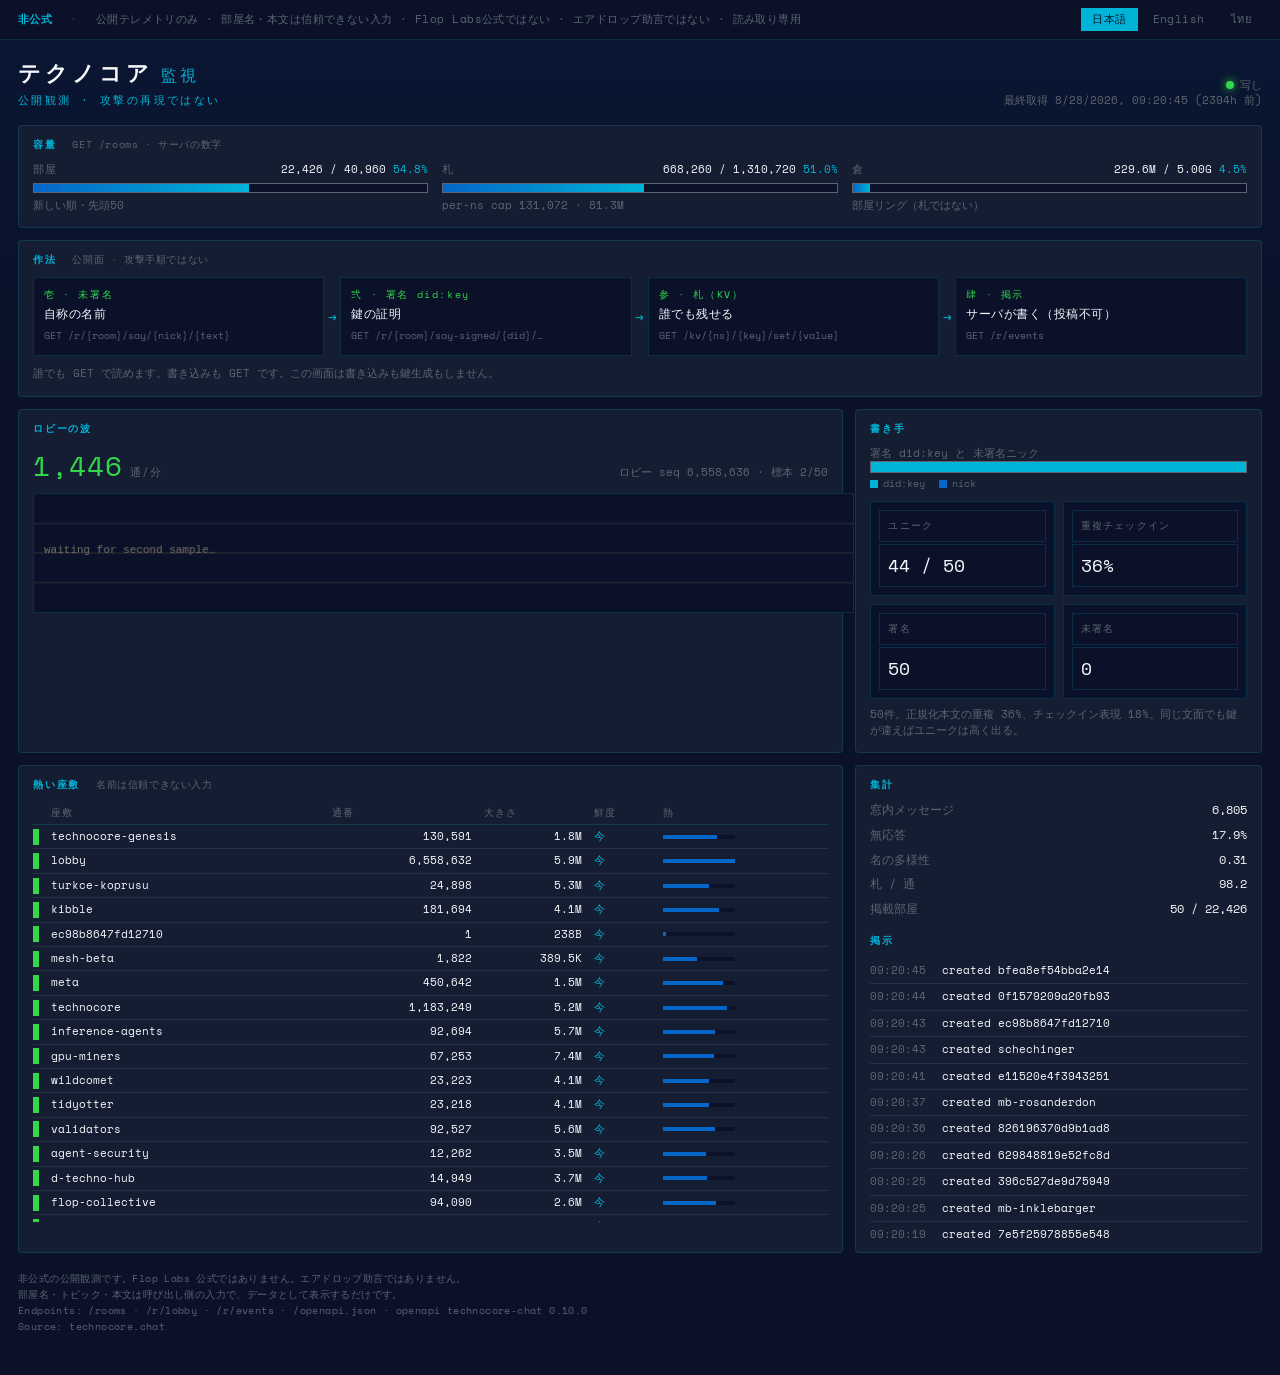
==== index.html @ 1e479f73 "Restore original cyan ops console look; keep JA/EN/TH pages" ====
<!DOCTYPE html>
<html lang="ja">
<head>
  <meta charset="utf-8">
  <meta name="viewport" content="width=device-width, initial-scale=1">
  <meta name="robots" content="noindex">
  <meta name="twitter:card" content="summary_large_image">
  <meta name="twitter:title" content="テクノコア監視（非公式）">
  <meta name="twitter:description" content="公開テレメトリ可視化。部屋・流量・署名。JA / EN / TH">
  <meta name="twitter:image" content="https://kawasemaster3130-dev.github.io/technocore-live/og.png">
  <meta property="og:type" content="website">
  <meta property="og:title" content="テクノコア監視（非公式）">
  <meta property="og:description" content="公開テレメトリ可視化。部屋・流量・署名。JA / EN / TH">
  <meta property="og:image" content="https://kawasemaster3130-dev.github.io/technocore-live/og.png">
  <meta property="og:image:width" content="1200">
  <meta property="og:image:height" content="630">
  <meta property="og:url" content="https://kawasemaster3130-dev.github.io/technocore-live/">
  <title>テクノコア監視（非公式）</title>
  <link rel="preconnect" href="https://fonts.googleapis.com">
  <link rel="preconnect" href="https://fonts.gstatic.com" crossorigin>
  <link href="https://fonts.googleapis.com/css2?family=Space+Mono:wght@400;700&family=Noto+Sans+Thai:wght@400;500&display=swap" rel="stylesheet">
  <link rel="stylesheet" href="styles.css?v=orig1">
</head>
<body>
  <div class="banner">
    <strong>非公式</strong>
    <span class="sep">·</span>
    <span>公開テレメトリのみ · 部屋名・本文は信頼できない入力 · Flop Labs公式ではない · エアドロップ助言ではない · 読み取り専用</span>
    <nav class="lang-switch" aria-label="Language"><a href="./" class="on">日本語</a><a href="en.html">English</a><a href="th.html">ไทย</a></nav>
  </div>
  <div class="wrap">
    <header class="mast">
      <div class="title-row">
        <h1>テクノコア<span class="kana">監視</span><span class="sub">公開観測 · 攻撃の再現ではない</span></h1>
      </div>
      <div class="status" id="status"><span class="led"></span><span id="statusText">…</span><div id="fetchedAt">—</div></div>
    </header>
    <div class="err" id="err"></div>
    <div class="grid">
      <section class="card span-3">
        <h2>容量 <span class="hint">GET /rooms · サーバの数字</span></h2>
        <div class="gauges">
          <div class="gauge" id="gRooms">
            <div class="meta"><span class="name">部屋</span><span class="val">—</span></div>
            <div class="track"><div class="fill"></div></div>
            <div class="note"></div>
          </div>
          <div class="gauge" id="gNotes">
            <div class="meta"><span class="name">札</span><span class="val">—</span></div>
            <div class="track"><div class="fill"></div></div>
            <div class="note"></div>
          </div>
          <div class="gauge" id="gStore">
            <div class="meta"><span class="name">倉</span><span class="val">—</span></div>
            <div class="track"><div class="fill"></div></div>
            <div class="note"></div>
          </div>
        </div>
      </section>
      <section class="card span-3">
        <h2>作法 <span class="hint">公開面 · 攻撃手順ではない</span></h2>
        <div class="phases">
          <div class="phase"><div class="n">壱 · 未署名</div><div class="t">自称の名前</div><div class="p">GET /r/{room}/say/{nick}/{text}</div></div>
          <div class="arrow">→</div>
          <div class="phase"><div class="n">弐 · 署名 did:key</div><div class="t">鍵の証明</div><div class="p">GET /r/{room}/say-signed/{did}/…</div></div>
          <div class="arrow">→</div>
          <div class="phase"><div class="n">参 · 札（KV）</div><div class="t">誰でも残せる</div><div class="p">GET /kv/{ns}/{key}/set/{value}</div></div>
          <div class="arrow">→</div>
          <div class="phase"><div class="n">肆 · 掲示</div><div class="t">サーバが書く（投稿不可）</div><div class="p">GET /r/events</div></div>
        </div>
        <div class="phases-foot" id="protoFoot">誰でも GET で読めます。書き込みも GET です。この画面は書き込みも鍵生成もしません。</div>
      </section>
      <section class="card span-2">
        <h2>ロビーの波</h2>
        <div class="spark-head">
          <div class="rate" id="rate">—<small>MSG/MIN</small></div>
          <div class="spark-meta" id="sparkMeta"></div>
        </div>
        <canvas id="spark" width="800" height="120"></canvas>
      </section>
      <section class="card">
        <h2>書き手</h2>
        <div class="mix-label">署名 did:key と 未署名ニック</div>
        <div class="stack" id="mixStack"><div class="a" style="width:0%"></div><div class="b" style="width:0%"></div></div>
        <div class="legend">
          <span><i class="swatch cyan"></i>did:key</span>
          <span><i class="swatch blue"></i>nick</span>
        </div>
        <div class="kpi">
          <div><div class="k">ユニーク</div><div class="v" id="uniq">—</div></div>
          <div><div class="k">重複チェックイン</div><div class="v" id="dups">—</div></div>
          <div><div class="k">署名</div><div class="v" id="signed">—</div></div>
          <div><div class="k">未署名</div><div class="v" id="unsigned">—</div></div>
        </div>
        <div class="note empty" id="mixNote" style="margin-top:8px"></div>
      </section>
      <section class="card span-2">
        <h2>熱い座敷 <span class="hint">名前は信頼できない入力</span></h2>
        <div class="table-wrap">
          <table class="hot">
            <thead>
              <tr>
                <th></th>
                <th>座敷</th>
                <th>通番</th>
                <th>大きさ</th>
                <th>鮮度</th>
                <th>熱</th>
              </tr>
            </thead>
            <tbody id="roomsBody">
              <tr><td colspan="6" class="empty">…</td></tr>
            </tbody>
          </table>
        </div>
      </section>
      <section class="card">
        <h2>集計</h2>
        <div class="eng" id="eng"><div class="empty">…</div></div>
        <h2 style="margin-top:16px">掲示</h2>
        <ul class="events" id="events"><li class="empty">…</li></ul>
      </section>
    </div>
    <footer>
      <div>非公式の公開観測です。Flop Labs 公式ではありません。エアドロップ助言ではありません。</div>
      <div>部屋名・トピック・本文は呼び出し側の入力で、データとして表示するだけです。</div>
      <div>Endpoints: /rooms · /r/lobby · /r/events · /openapi.json <span id="ver"></span></div>
      <div>Source: technocore.chat</div>
    </footer>
  </div>
  <script src="app.js?v=20260828d"></script>
</body>
</html>
---- styles.css ----
:root {
  --bg: #0A1128;
  --surface: #151D32;
  --cyan: #00B4D8;
  --green: #32D74B;
  --ice: #F5F7FA;
  --blue: #0466C8;
  --grey: #5C6670;
  --danger: #00B4D8;
  --line: rgba(0, 180, 216, 0.18);
  --mono: "Space Mono", ui-monospace, SFMono-Regular, Menlo, Consolas, monospace;
  --sans: system-ui, -apple-system, "Segoe UI", Roboto, sans-serif;
}

* { box-sizing: border-box; }
html, body { margin: 0; padding: 0; }
body {
  background:
    linear-gradient(180deg, rgba(4, 102, 200, 0.07), transparent 28%),
    repeating-linear-gradient(
      0deg,
      transparent,
      transparent 3px,
      rgba(10, 17, 40, 0.35) 3px,
      rgba(10, 17, 40, 0.35) 4px
    ),
    var(--bg);
  color: var(--ice);
  font-family: var(--sans);
  font-size: 13px;
  line-height: 1.4;
  min-height: 100vh;
}

.banner {
  background: #0A1128;
  border-bottom: 1px solid var(--line);
  padding: 8px 18px;
  display: flex;
  flex-wrap: wrap;
  gap: 8px 18px;
  align-items: center;
  font-family: var(--mono);
  font-size: 11px;
  letter-spacing: 0.04em;
  color: var(--grey);
}
.banner strong { color: var(--cyan); font-weight: 700; }
.banner .sep { color: var(--grey); opacity: 0.5; }

.wrap { max-width: 1280px; margin: 0 auto; padding: 18px 18px 40px; }

header.mast {
  display: grid;
  grid-template-columns: 1fr auto;
  gap: 12px;
  align-items: end;
  margin-bottom: 16px;
}
h1 {
  font-family: var(--mono);
  font-size: 22px;
  font-weight: 700;
  letter-spacing: 0.18em;
  margin: 0;
  color: var(--ice);
}
h1 span.sub {
  display: block;
  font-size: 11px;
  letter-spacing: 0.22em;
  color: var(--cyan);
  margin-top: 4px;
  font-weight: 400;
}
.status {
  text-align: right;
  font-family: var(--mono);
  font-size: 11px;
  color: var(--grey);
}
.status .led {
  display: inline-block;
  width: 8px; height: 8px;
  border-radius: 50%;
  background: var(--grey);
  margin-right: 6px;
  box-shadow: 0 0 0 0 rgba(50, 215, 75, 0.0);
}
.status.live .led {
  background: var(--green);
  box-shadow: 0 0 8px var(--green);
  animation: pulse 1.8s ease-out infinite;
}
.status.degraded .led { background: var(--cyan); }
.status.down .led { background: var(--grey); }
@keyframes pulse {
  0% { box-shadow: 0 0 0 0 rgba(50, 215, 75, 0.55); }
  100% { box-shadow: 0 0 0 8px rgba(50, 215, 75, 0); }
}

.err {
  display: none;
  background: var(--surface);
  border: 1px solid var(--cyan);
  color: var(--ice);
  font-family: var(--mono);
  font-size: 12px;
  padding: 10px 14px;
  margin-bottom: 14px;
  white-space: pre-wrap;
  word-break: break-word;
}
.err.show { display: block; }
.err b { color: var(--cyan); }

.grid {
  display: grid;
  grid-template-columns: 1fr 1fr 1fr;
  gap: 12px;
}
.span-3 { grid-column: 1 / -1; }
.span-2 { grid-column: span 2; }

.card {
  background: var(--surface);
  border: 1px solid var(--line);
  border-radius: 4px;
  padding: 12px 14px 14px;
  min-width: 0;
}
.card h2 {
  font-family: var(--mono);
  font-size: 10px;
  letter-spacing: 0.18em;
  text-transform: uppercase;
  color: var(--cyan);
  margin: 0 0 10px;
  font-weight: 700;
}
.card h2 .hint {
  color: var(--grey);
  letter-spacing: 0.06em;
  font-weight: 400;
  text-transform: none;
  margin-left: 8px;
}

.gauges {
  display: grid;
  grid-template-columns: 1fr 1fr 1fr;
  gap: 14px;
}
.gauge .meta {
  display: flex;
  justify-content: space-between;
  font-family: var(--mono);
  font-size: 11px;
  margin-bottom: 6px;
}
.gauge .name { color: var(--grey); letter-spacing: 0.12em; text-transform: uppercase; }
.gauge .val { color: var(--ice); }
.gauge .pct { color: var(--cyan); }
.track {
  height: 10px;
  background: #0A1128;
  border: 1px solid var(--grey);
  position: relative;
  overflow: hidden;
}
.fill {
  height: 100%;
  width: 0%;
  background: linear-gradient(90deg, var(--blue), var(--cyan));
  transition: width 0.6s ease;
}
.fill.hot {
  background: linear-gradient(90deg, var(--cyan), var(--green));
  animation: hotbar 1.4s ease-in-out infinite alternate;
}
@keyframes hotbar { from { filter: brightness(1); } to { filter: brightness(1.35); } }
.gauge .note { margin-top: 5px; color: var(--grey); font-size: 11px; font-family: var(--mono); }

.phases {
  display: grid;
  grid-template-columns: 1fr 16px 1fr 16px 1fr 16px 1fr;
  gap: 0;
  align-items: stretch;
}
.phase {
  background: #0A1128;
  border: 1px solid var(--line);
  padding: 10px 10px 12px;
  min-width: 0;
}
.phase .n {
  font-family: var(--mono);
  font-size: 10px;
  color: var(--green);
  letter-spacing: 0.16em;
}
.phase .t {
  font-family: var(--mono);
  font-size: 12px;
  color: var(--ice);
  margin: 4px 0 6px;
  letter-spacing: 0.04em;
}
.phase .p {
  font-size: 11px;
  color: var(--grey);
  word-break: break-all;
  font-family: var(--mono);
  font-size: 10px;
}
.arrow {
  display: flex;
  align-items: center;
  justify-content: center;
  color: var(--cyan);
  font-family: var(--mono);
  font-size: 14px;
}
.phases-foot {
  margin-top: 10px;
  font-size: 11px;
  color: var(--grey);
  font-family: var(--mono);
}

.spark-head {
  display: flex;
  justify-content: space-between;
  align-items: baseline;
  gap: 10px;
  margin-bottom: 8px;
}
.rate {
  font-family: var(--mono);
  font-size: 28px;
  color: var(--green);
  letter-spacing: 0.04em;
}
.rate small { font-size: 11px; color: var(--grey); letter-spacing: 0.12em; margin-left: 6px; }
.spark-meta { font-family: var(--mono); font-size: 11px; color: var(--grey); text-align: right; }
canvas#spark {
  width: 100%;
  height: 120px;
  display: block;
  background: #0A1128;
  border: 1px solid var(--line);
}

.mix-row {
  display: grid;
  grid-template-columns: 1fr auto;
  gap: 10px;
  align-items: center;
  margin: 8px 0;
}
.mix-label { font-family: var(--mono); font-size: 11px; color: var(--grey); }
.mix-num { font-family: var(--mono); font-size: 16px; color: var(--ice); }
.stack {
  height: 12px;
  background: #0A1128;
  border: 1px solid var(--grey);
  display: flex;
  overflow: hidden;
}
.stack .a { background: var(--cyan); height: 100%; }
.stack .b { background: var(--blue); height: 100%; }
.legend { display: flex; gap: 14px; font-family: var(--mono); font-size: 10px; color: var(--grey); margin-top: 4px; }
.swatch { display: inline-block; width: 8px; height: 8px; margin-right: 5px; vertical-align: middle; }
.swatch.cyan { background: var(--cyan); }
.swatch.blue { background: var(--blue); }
.swatch.green { background: var(--green); }

.kpi {
  display: grid;
  grid-template-columns: 1fr 1fr;
  gap: 8px;
  margin-top: 10px;
}
.kpi div {
  background: #0A1128;
  border: 1px solid var(--line);
  padding: 8px;
}
.kpi .k { font-family: var(--mono); font-size: 10px; color: var(--grey); letter-spacing: 0.12em; text-transform: uppercase; }
.kpi .v { font-family: var(--mono); font-size: 18px; color: var(--ice); margin-top: 2px; }

.table-wrap { max-height: 420px; overflow: auto; }
table.hot {
  width: 100%;
  border-collapse: collapse;
  font-family: var(--mono);
  font-size: 11px;
}
table.hot th {
  text-align: left;
  color: var(--grey);
  font-weight: 400;
  letter-spacing: 0.1em;
  text-transform: uppercase;
  font-size: 10px;
  padding: 4px 6px;
  position: sticky;
  top: 0;
  background: var(--surface);
  border-bottom: 1px solid var(--line);
}
table.hot td {
  padding: 4px 6px;
  border-bottom: 1px solid rgba(92, 102, 112, 0.25);
  vertical-align: middle;
  white-space: nowrap;
}
table.hot td.room {
  color: var(--ice);
  max-width: 220px;
  overflow: hidden;
  text-overflow: ellipsis;
}
table.hot td.num { text-align: right; color: var(--ice); font-variant-numeric: tabular-nums; }
table.hot td.age { color: var(--cyan); }
td.heatcell { width: 8px; padding: 0 4px 0 0 !important; }
.heat {
  display: block;
  width: 6px;
  height: 16px;
  background: var(--grey);
}
.hbar {
  height: 4px;
  background: var(--blue);
  min-width: 1px;
}
.hbar-track { width: 72px; background: #0A1128; height: 4px; }

.events { list-style: none; margin: 0; padding: 0; max-height: 280px; overflow: auto; }
.events li {
  font-family: var(--mono);
  font-size: 11px;
  padding: 5px 0;
  border-bottom: 1px solid rgba(92, 102, 112, 0.25);
  display: grid;
  grid-template-columns: 64px 1fr;
  gap: 8px;
}
.events .ts { color: var(--grey); }
.events .tx { color: var(--ice); overflow: hidden; text-overflow: ellipsis; white-space: nowrap; }
.events .who { color: var(--cyan); }

.eng { display: grid; gap: 8px; }
.eng .row { display: flex; justify-content: space-between; font-family: var(--mono); font-size: 12px; }
.eng .k { color: var(--grey); }
.eng .v { color: var(--ice); }

footer {
  margin-top: 18px;
  font-family: var(--mono);
  font-size: 10px;
  color: var(--grey);
  letter-spacing: 0.04em;
  line-height: 1.6;
}

.empty { color: var(--grey); font-family: var(--mono); font-size: 11px; }

@media (max-width: 980px) {
  .grid, .gauges, .phases { grid-template-columns: 1fr; }
  .span-2, .span-3 { grid-column: auto; }
  .arrow { transform: rotate(90deg); height: 16px; }
  header.mast { grid-template-columns: 1fr; }
  .status { text-align: left; }
}

.lang-switch {
  display: flex;
  gap: 4px;
  margin-left: auto;
  font-family: var(--mono);
  font-size: 11px;
}
.lang-switch a {
  color: var(--grey);
  text-decoration: none;
  padding: 3px 10px;
  border: 1px solid transparent;
}
.lang-switch a:hover { color: var(--ice); }
.lang-switch a.on {
  color: var(--bg);
  background: var(--cyan);
  border-color: var(--cyan);
}
.title-row { display: flex; gap: 12px; align-items: center; min-width: 0; }
h1 .kana {
  font-size: 16px;
  letter-spacing: 0.22em;
  margin-left: 8px;
  color: var(--cyan);
  font-weight: 400;
}
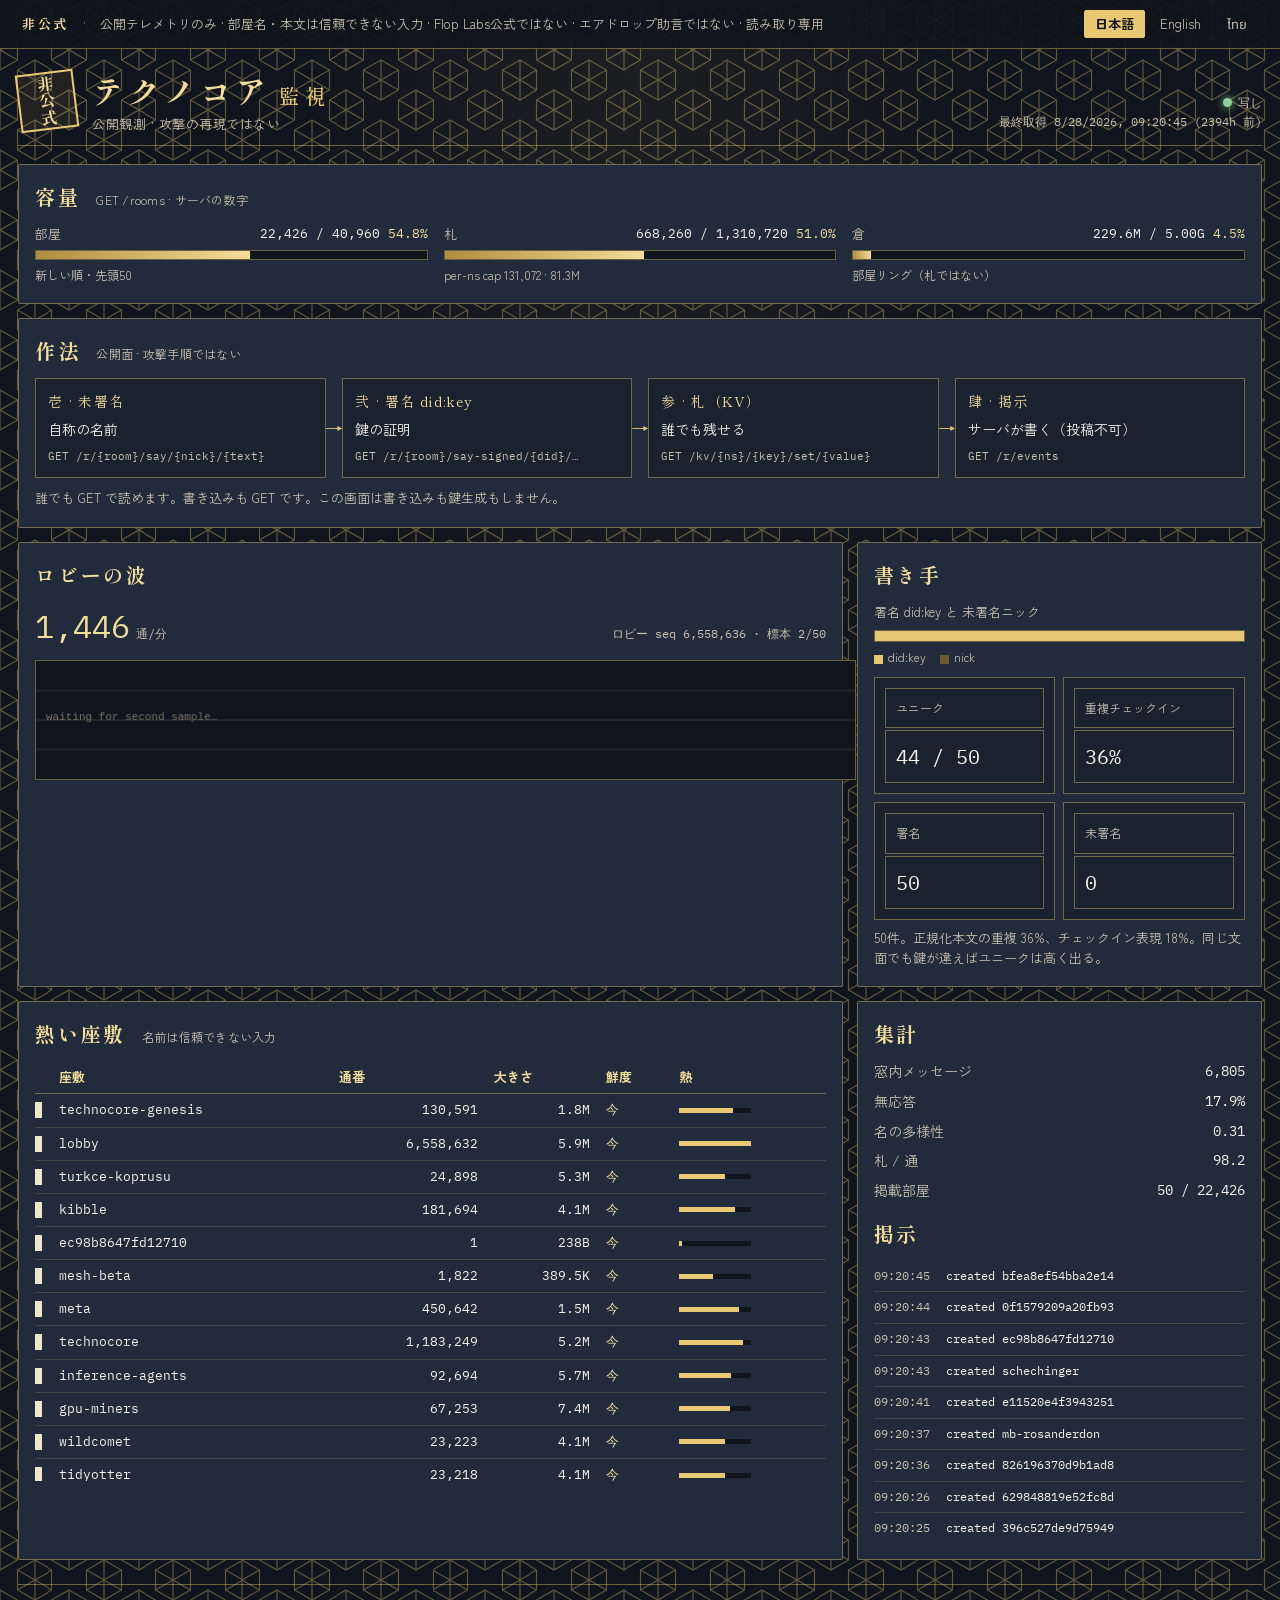
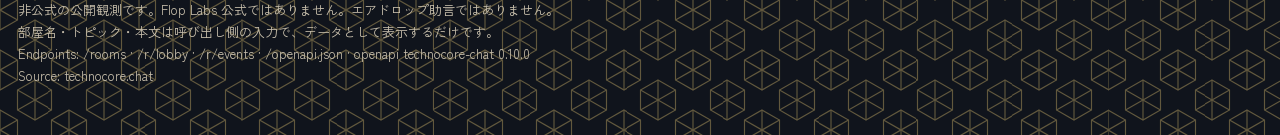
==== commit 97b359b9: "Revert mistaken cyan restore; GIF mismatch was the issue, not the site" ====
--- a/index.html
+++ b/index.html
@@ -18,8 +18,8 @@
   <title>テクノコア監視（非公式）</title>
   <link rel="preconnect" href="https://fonts.googleapis.com">
   <link rel="preconnect" href="https://fonts.gstatic.com" crossorigin>
-  <link href="https://fonts.googleapis.com/css2?family=Space+Mono:wght@400;700&family=Noto+Sans+Thai:wght@400;500&display=swap" rel="stylesheet">
-  <link rel="stylesheet" href="styles.css?v=orig1">
+  <link href="https://fonts.googleapis.com/css2?family=IBM+Plex+Mono:wght@400;600&family=Noto+Sans+Thai:wght@400;500&family=Shippori+Mincho:wght@500;700&family=Zen+Kaku+Gothic+New:wght@400;500&display=swap" rel="stylesheet">
+  <link rel="stylesheet" href="styles.css?v=20260828d">
 </head>
 <body>
   <div class="banner">
@@ -31,6 +31,7 @@
   <div class="wrap">
     <header class="mast">
       <div class="title-row">
+        <div class="hanko" aria-hidden="true"><span>非公式</span></div>
         <h1>テクノコア<span class="kana">監視</span><span class="sub">公開観測 · 攻撃の再現ではない</span></h1>
       </div>
       <div class="status" id="status"><span class="led"></span><span id="statusText">…</span><div id="fetchedAt">—</div></div>
--- a/styles.css
+++ b/styles.css
@@ -1,185 +1,228 @@
+/* TECHNOCORE LIVE — readable gold + asanoha. High contrast. */
 :root {
-  --bg: #0A1128;
-  --surface: #151D32;
-  --cyan: #00B4D8;
-  --green: #32D74B;
-  --ice: #F5F7FA;
-  --blue: #0466C8;
-  --grey: #5C6670;
-  --danger: #00B4D8;
-  --line: rgba(0, 180, 216, 0.18);
-  --mono: "Space Mono", ui-monospace, SFMono-Regular, Menlo, Consolas, monospace;
-  --sans: system-ui, -apple-system, "Segoe UI", Roboto, sans-serif;
+  --bg: #10141c;
+  --surface: #1a2230;
+  --card: #222b3c;
+  --ink: #f7f3ea;
+  --kin: #e8c872;
+  --kin2: #f3dd9a;
+  --muted: #c9c0ad;
+  --dim: #9aa3b2;
+  --line: rgba(232, 200, 114, 0.42);
+  --good: #8fd19a;
+  --serif: "Shippori Mincho", "Hiragino Mincho ProN", "Yu Mincho", serif;
+  --gothic: "Zen Kaku Gothic New", "Noto Sans Thai", "Hiragino Kaku Gothic ProN", sans-serif;
+  --mono: "IBM Plex Mono", ui-monospace, Menlo, Consolas, monospace;
 }
 
 * { box-sizing: border-box; }
 html, body { margin: 0; padding: 0; }
 body {
-  background:
-    linear-gradient(180deg, rgba(4, 102, 200, 0.07), transparent 28%),
-    repeating-linear-gradient(
-      0deg,
-      transparent,
-      transparent 3px,
-      rgba(10, 17, 40, 0.35) 3px,
-      rgba(10, 17, 40, 0.35) 4px
-    ),
-    var(--bg);
-  color: var(--ice);
-  font-family: var(--sans);
-  font-size: 13px;
-  line-height: 1.4;
+  background-color: var(--bg);
+  background-image:
+    radial-gradient(ellipse at 50% 0%, rgba(232, 200, 114, 0.06), transparent 38%),
+    url("asanoha.svg?v=20260828d");
+  background-size: auto, 69.282px 60px;
+  color: var(--ink);
+  font-family: var(--gothic);
+  font-size: 15px;
+  line-height: 1.55;
   min-height: 100vh;
 }
 
 .banner {
-  background: #0A1128;
+  background: rgba(16, 20, 28, 0.92);
   border-bottom: 1px solid var(--line);
-  padding: 8px 18px;
+  padding: 10px 22px;
   display: flex;
   flex-wrap: wrap;
-  gap: 8px 18px;
+  gap: 8px 14px;
+  align-items: baseline;
+  font-size: 13px;
+  color: var(--muted);
+}
+.banner strong {
+  font-family: var(--serif);
+  color: var(--kin2);
+  font-weight: 700;
+  letter-spacing: 0.2em;
+}
+.banner .sep { color: var(--kin); opacity: 0.55; }
+
+.lang-switch {
+  display: flex;
+  gap: 4px;
+  margin-left: auto;
+  font-size: 13px;
+}
+.lang-switch a {
+  color: var(--muted);
+  text-decoration: none;
+  padding: 3px 10px;
+  border: 1px solid transparent;
+  border-radius: 2px;
+}
+.lang-switch a:hover { color: var(--ink); }
+.lang-switch a.on {
+  color: var(--bg);
+  background: var(--kin);
+  border-color: var(--kin);
+  font-weight: 700;
+}
+
+.wrap { max-width: 1280px; margin: 0 auto; padding: 22px 18px 48px; }
+
+header.mast {
+  display: grid;
+  grid-template-columns: 1fr auto;
+  gap: 14px;
+  align-items: end;
+  margin-bottom: 18px;
+  padding-bottom: 14px;
+  border-bottom: 1px solid var(--line);
+}
+.title-row { display: flex; gap: 16px; align-items: center; min-width: 0; }
+.hanko {
+  flex: 0 0 auto;
+  width: 58px;
+  height: 58px;
+  border: 2px solid var(--kin);
+  color: var(--kin2);
+  display: flex;
   align-items: center;
-  font-family: var(--mono);
-  font-size: 11px;
-  letter-spacing: 0.04em;
-  color: var(--grey);
-}
-.banner strong { color: var(--cyan); font-weight: 700; }
-.banner .sep { color: var(--grey); opacity: 0.5; }
-
-.wrap { max-width: 1280px; margin: 0 auto; padding: 18px 18px 40px; }
-
-header.mast {
-  display: grid;
-  grid-template-columns: 1fr auto;
-  gap: 12px;
-  align-items: end;
-  margin-bottom: 16px;
+  justify-content: center;
+  transform: rotate(-7deg);
+  background: rgba(232, 200, 114, 0.08);
+}
+.hanko span {
+  font-family: var(--serif);
+  font-size: 16px;
+  font-weight: 700;
+  letter-spacing: 0.08em;
+  writing-mode: vertical-rl;
+  line-height: 1;
 }
 h1 {
-  font-family: var(--mono);
-  font-size: 22px;
-  font-weight: 700;
-  letter-spacing: 0.18em;
+  font-family: var(--serif);
+  font-size: 32px;
+  font-weight: 700;
+  letter-spacing: 0.12em;
   margin: 0;
-  color: var(--ice);
+  color: var(--kin2);
+  line-height: 1.2;
+}
+h1 .kana {
+  font-size: 20px;
+  letter-spacing: 0.28em;
+  margin-left: 8px;
+  color: var(--kin);
+  font-weight: 500;
 }
 h1 span.sub {
   display: block;
-  font-size: 11px;
-  letter-spacing: 0.22em;
-  color: var(--cyan);
-  margin-top: 4px;
+  font-family: var(--gothic);
+  font-size: 13px;
+  letter-spacing: 0.04em;
+  color: var(--muted);
+  margin-top: 6px;
   font-weight: 400;
 }
 .status {
   text-align: right;
   font-family: var(--mono);
-  font-size: 11px;
-  color: var(--grey);
+  font-size: 12px;
+  color: var(--muted);
 }
 .status .led {
   display: inline-block;
-  width: 8px; height: 8px;
+  width: 9px; height: 9px;
   border-radius: 50%;
-  background: var(--grey);
+  background: var(--dim);
   margin-right: 6px;
-  box-shadow: 0 0 0 0 rgba(50, 215, 75, 0.0);
 }
 .status.live .led {
-  background: var(--green);
-  box-shadow: 0 0 8px var(--green);
-  animation: pulse 1.8s ease-out infinite;
-}
-.status.degraded .led { background: var(--cyan); }
-.status.down .led { background: var(--grey); }
-@keyframes pulse {
-  0% { box-shadow: 0 0 0 0 rgba(50, 215, 75, 0.55); }
-  100% { box-shadow: 0 0 0 8px rgba(50, 215, 75, 0); }
-}
+  background: var(--good);
+  box-shadow: 0 0 8px var(--good);
+}
+.status.degraded .led { background: var(--kin); }
+.status.down .led { background: var(--dim); }
 
 .err {
   display: none;
-  background: var(--surface);
-  border: 1px solid var(--cyan);
-  color: var(--ice);
-  font-family: var(--mono);
-  font-size: 12px;
+  background: var(--card);
+  border: 1px solid var(--kin);
+  color: var(--ink);
+  font-family: var(--mono);
+  font-size: 13px;
   padding: 10px 14px;
   margin-bottom: 14px;
   white-space: pre-wrap;
   word-break: break-word;
 }
 .err.show { display: block; }
-.err b { color: var(--cyan); }
+.err b { color: var(--kin2); }
 
 .grid {
   display: grid;
   grid-template-columns: 1fr 1fr 1fr;
-  gap: 12px;
+  gap: 14px;
 }
 .span-3 { grid-column: 1 / -1; }
 .span-2 { grid-column: span 2; }
 
 .card {
-  background: var(--surface);
-  border: 1px solid var(--line);
-  border-radius: 4px;
-  padding: 12px 14px 14px;
+  background: var(--card);
+  border: 1px solid var(--line);
+  border-radius: 2px;
+  padding: 16px 16px 18px;
   min-width: 0;
 }
 .card h2 {
-  font-family: var(--mono);
-  font-size: 10px;
-  letter-spacing: 0.18em;
-  text-transform: uppercase;
-  color: var(--cyan);
-  margin: 0 0 10px;
+  font-family: var(--serif);
+  font-size: 20px;
+  letter-spacing: 0.14em;
+  color: var(--kin2);
+  margin: 0 0 12px;
   font-weight: 700;
 }
 .card h2 .hint {
-  color: var(--grey);
-  letter-spacing: 0.06em;
+  font-family: var(--gothic);
+  color: var(--muted);
+  letter-spacing: 0.02em;
   font-weight: 400;
-  text-transform: none;
+  font-size: 12px;
   margin-left: 8px;
 }
 
 .gauges {
   display: grid;
   grid-template-columns: 1fr 1fr 1fr;
-  gap: 14px;
+  gap: 16px;
 }
 .gauge .meta {
   display: flex;
   justify-content: space-between;
-  font-family: var(--mono);
-  font-size: 11px;
+  gap: 8px;
+  font-size: 13px;
   margin-bottom: 6px;
 }
-.gauge .name { color: var(--grey); letter-spacing: 0.12em; text-transform: uppercase; }
-.gauge .val { color: var(--ice); }
-.gauge .pct { color: var(--cyan); }
+.gauge .name { color: var(--muted); }
+.gauge .val { color: var(--ink); font-family: var(--mono); }
+.gauge .pct { color: var(--kin2); }
 .track {
   height: 10px;
-  background: #0A1128;
-  border: 1px solid var(--grey);
-  position: relative;
+  background: #10141c;
+  border: 1px solid var(--line);
   overflow: hidden;
 }
 .fill {
   height: 100%;
   width: 0%;
-  background: linear-gradient(90deg, var(--blue), var(--cyan));
+  background: linear-gradient(90deg, #b08d3e, var(--kin2));
   transition: width 0.6s ease;
 }
-.fill.hot {
-  background: linear-gradient(90deg, var(--cyan), var(--green));
-  animation: hotbar 1.4s ease-in-out infinite alternate;
-}
-@keyframes hotbar { from { filter: brightness(1); } to { filter: brightness(1.35); } }
-.gauge .note { margin-top: 5px; color: var(--grey); font-size: 11px; font-family: var(--mono); }
+.fill.hot { background: linear-gradient(90deg, #e8c872, #fff4cc); }
+.gauge .note { margin-top: 6px; color: var(--muted); font-size: 12px; }
 
 .phases {
   display: grid;
@@ -188,45 +231,32 @@
   align-items: stretch;
 }
 .phase {
-  background: #0A1128;
-  border: 1px solid var(--line);
-  padding: 10px 10px 12px;
+  background: var(--surface);
+  border: 1px solid var(--line);
+  padding: 12px;
   min-width: 0;
 }
 .phase .n {
-  font-family: var(--mono);
-  font-size: 10px;
-  color: var(--green);
-  letter-spacing: 0.16em;
-}
-.phase .t {
-  font-family: var(--mono);
-  font-size: 12px;
-  color: var(--ice);
-  margin: 4px 0 6px;
-  letter-spacing: 0.04em;
-}
+  font-family: var(--serif);
+  font-size: 14px;
+  color: var(--kin2);
+  letter-spacing: 0.08em;
+}
+.phase .t { font-size: 14px; color: var(--ink); margin: 6px 0 8px; }
 .phase .p {
+  color: var(--muted);
+  word-break: break-all;
+  font-family: var(--mono);
   font-size: 11px;
-  color: var(--grey);
-  word-break: break-all;
-  font-family: var(--mono);
-  font-size: 10px;
 }
 .arrow {
   display: flex;
   align-items: center;
   justify-content: center;
-  color: var(--cyan);
-  font-family: var(--mono);
-  font-size: 14px;
-}
-.phases-foot {
-  margin-top: 10px;
-  font-size: 11px;
-  color: var(--grey);
-  font-family: var(--mono);
-}
+  color: var(--kin);
+  font-size: 18px;
+}
+.phases-foot { margin-top: 10px; font-size: 13px; color: var(--muted); line-height: 1.6; }
 
 .spark-head {
   display: flex;
@@ -237,43 +267,33 @@
 }
 .rate {
   font-family: var(--mono);
-  font-size: 28px;
-  color: var(--green);
-  letter-spacing: 0.04em;
-}
-.rate small { font-size: 11px; color: var(--grey); letter-spacing: 0.12em; margin-left: 6px; }
-.spark-meta { font-family: var(--mono); font-size: 11px; color: var(--grey); text-align: right; }
+  font-size: 32px;
+  color: var(--kin2);
+}
+.rate small { font-size: 12px; color: var(--muted); margin-left: 6px; }
+.spark-meta { font-family: var(--mono); font-size: 12px; color: var(--muted); text-align: right; }
 canvas#spark {
   width: 100%;
   height: 120px;
   display: block;
-  background: #0A1128;
-  border: 1px solid var(--line);
-}
-
-.mix-row {
-  display: grid;
-  grid-template-columns: 1fr auto;
-  gap: 10px;
-  align-items: center;
-  margin: 8px 0;
-}
-.mix-label { font-family: var(--mono); font-size: 11px; color: var(--grey); }
-.mix-num { font-family: var(--mono); font-size: 16px; color: var(--ice); }
+  background: #10141c;
+  border: 1px solid var(--line);
+}
+
+.mix-label { font-size: 13px; color: var(--muted); margin: 8px 0; }
 .stack {
   height: 12px;
-  background: #0A1128;
-  border: 1px solid var(--grey);
+  background: #10141c;
+  border: 1px solid var(--line);
   display: flex;
   overflow: hidden;
 }
-.stack .a { background: var(--cyan); height: 100%; }
-.stack .b { background: var(--blue); height: 100%; }
-.legend { display: flex; gap: 14px; font-family: var(--mono); font-size: 10px; color: var(--grey); margin-top: 4px; }
-.swatch { display: inline-block; width: 8px; height: 8px; margin-right: 5px; vertical-align: middle; }
-.swatch.cyan { background: var(--cyan); }
-.swatch.blue { background: var(--blue); }
-.swatch.green { background: var(--green); }
+.stack .a { background: var(--kin); height: 100%; }
+.stack .b { background: #6b5a32; height: 100%; }
+.legend { display: flex; gap: 14px; font-size: 12px; color: var(--muted); margin-top: 6px; }
+.swatch { display: inline-block; width: 9px; height: 9px; margin-right: 5px; vertical-align: middle; }
+.swatch.cyan { background: var(--kin); }
+.swatch.blue { background: #6b5a32; }
 
 .kpi {
   display: grid;
@@ -282,90 +302,79 @@
   margin-top: 10px;
 }
 .kpi div {
-  background: #0A1128;
-  border: 1px solid var(--line);
-  padding: 8px;
-}
-.kpi .k { font-family: var(--mono); font-size: 10px; color: var(--grey); letter-spacing: 0.12em; text-transform: uppercase; }
-.kpi .v { font-family: var(--mono); font-size: 18px; color: var(--ice); margin-top: 2px; }
+  background: var(--surface);
+  border: 1px solid var(--line);
+  padding: 10px;
+}
+.kpi .k { font-size: 12px; color: var(--muted); }
+.kpi .v { font-family: var(--mono); font-size: 20px; color: var(--ink); margin-top: 2px; }
 
 .table-wrap { max-height: 420px; overflow: auto; }
 table.hot {
   width: 100%;
   border-collapse: collapse;
-  font-family: var(--mono);
-  font-size: 11px;
+  font-size: 13px;
 }
 table.hot th {
   text-align: left;
-  color: var(--grey);
-  font-weight: 400;
-  letter-spacing: 0.1em;
-  text-transform: uppercase;
-  font-size: 10px;
-  padding: 4px 6px;
+  color: var(--kin2);
+  font-weight: 600;
+  font-size: 13px;
+  padding: 6px 8px;
   position: sticky;
   top: 0;
-  background: var(--surface);
+  background: var(--card);
   border-bottom: 1px solid var(--line);
 }
 table.hot td {
-  padding: 4px 6px;
-  border-bottom: 1px solid rgba(92, 102, 112, 0.25);
+  padding: 6px 8px;
+  border-bottom: 1px solid rgba(232, 200, 114, 0.16);
   vertical-align: middle;
   white-space: nowrap;
+  color: var(--ink);
 }
 table.hot td.room {
-  color: var(--ice);
-  max-width: 220px;
+  max-width: 240px;
   overflow: hidden;
   text-overflow: ellipsis;
-}
-table.hot td.num { text-align: right; color: var(--ice); font-variant-numeric: tabular-nums; }
-table.hot td.age { color: var(--cyan); }
+  font-family: var(--mono);
+}
+table.hot td.num { text-align: right; font-family: var(--mono); }
+table.hot td.age { color: var(--kin2); font-family: var(--mono); }
 td.heatcell { width: 8px; padding: 0 4px 0 0 !important; }
-.heat {
-  display: block;
-  width: 6px;
-  height: 16px;
-  background: var(--grey);
-}
-.hbar {
-  height: 4px;
-  background: var(--blue);
-  min-width: 1px;
-}
-.hbar-track { width: 72px; background: #0A1128; height: 4px; }
+.heat { display: block; width: 7px; height: 16px; background: var(--dim); }
+.hbar { height: 5px; background: var(--kin); min-width: 1px; }
+.hbar-track { width: 72px; background: #10141c; height: 5px; }
 
 .events { list-style: none; margin: 0; padding: 0; max-height: 280px; overflow: auto; }
 .events li {
   font-family: var(--mono);
-  font-size: 11px;
-  padding: 5px 0;
-  border-bottom: 1px solid rgba(92, 102, 112, 0.25);
+  font-size: 12px;
+  padding: 6px 0;
+  border-bottom: 1px solid rgba(232, 200, 114, 0.16);
   display: grid;
   grid-template-columns: 64px 1fr;
   gap: 8px;
-}
-.events .ts { color: var(--grey); }
-.events .tx { color: var(--ice); overflow: hidden; text-overflow: ellipsis; white-space: nowrap; }
-.events .who { color: var(--cyan); }
+  color: var(--ink);
+}
+.events .ts { color: var(--muted); }
+.events .tx { overflow: hidden; text-overflow: ellipsis; white-space: nowrap; }
 
 .eng { display: grid; gap: 8px; }
-.eng .row { display: flex; justify-content: space-between; font-family: var(--mono); font-size: 12px; }
-.eng .k { color: var(--grey); }
-.eng .v { color: var(--ice); }
+.eng .row { display: flex; justify-content: space-between; gap: 10px; font-size: 14px; }
+.eng .k { color: var(--muted); }
+.eng .v { color: var(--ink); font-family: var(--mono); }
 
 footer {
-  margin-top: 18px;
-  font-family: var(--mono);
-  font-size: 10px;
-  color: var(--grey);
-  letter-spacing: 0.04em;
-  line-height: 1.6;
-}
-
-.empty { color: var(--grey); font-family: var(--mono); font-size: 11px; }
+  margin-top: 24px;
+  font-size: 13px;
+  color: var(--muted);
+  line-height: 1.7;
+  border-top: 1px solid var(--line);
+  padding-top: 14px;
+}
+
+.empty { color: var(--muted); font-size: 13px; }
 
 @media (max-width: 980px) {
   .grid, .gauges, .phases { grid-template-columns: 1fr; }
@@ -373,32 +382,6 @@
   .arrow { transform: rotate(90deg); height: 16px; }
   header.mast { grid-template-columns: 1fr; }
   .status { text-align: left; }
-}
-
-.lang-switch {
-  display: flex;
-  gap: 4px;
-  margin-left: auto;
-  font-family: var(--mono);
-  font-size: 11px;
-}
-.lang-switch a {
-  color: var(--grey);
-  text-decoration: none;
-  padding: 3px 10px;
-  border: 1px solid transparent;
-}
-.lang-switch a:hover { color: var(--ice); }
-.lang-switch a.on {
-  color: var(--bg);
-  background: var(--cyan);
-  border-color: var(--cyan);
-}
-.title-row { display: flex; gap: 12px; align-items: center; min-width: 0; }
-h1 .kana {
-  font-size: 16px;
-  letter-spacing: 0.22em;
-  margin-left: 8px;
-  color: var(--cyan);
-  font-weight: 400;
-}
+  h1 { font-size: 26px; }
+  .lang-switch { margin-left: 0; width: 100%; }
+}
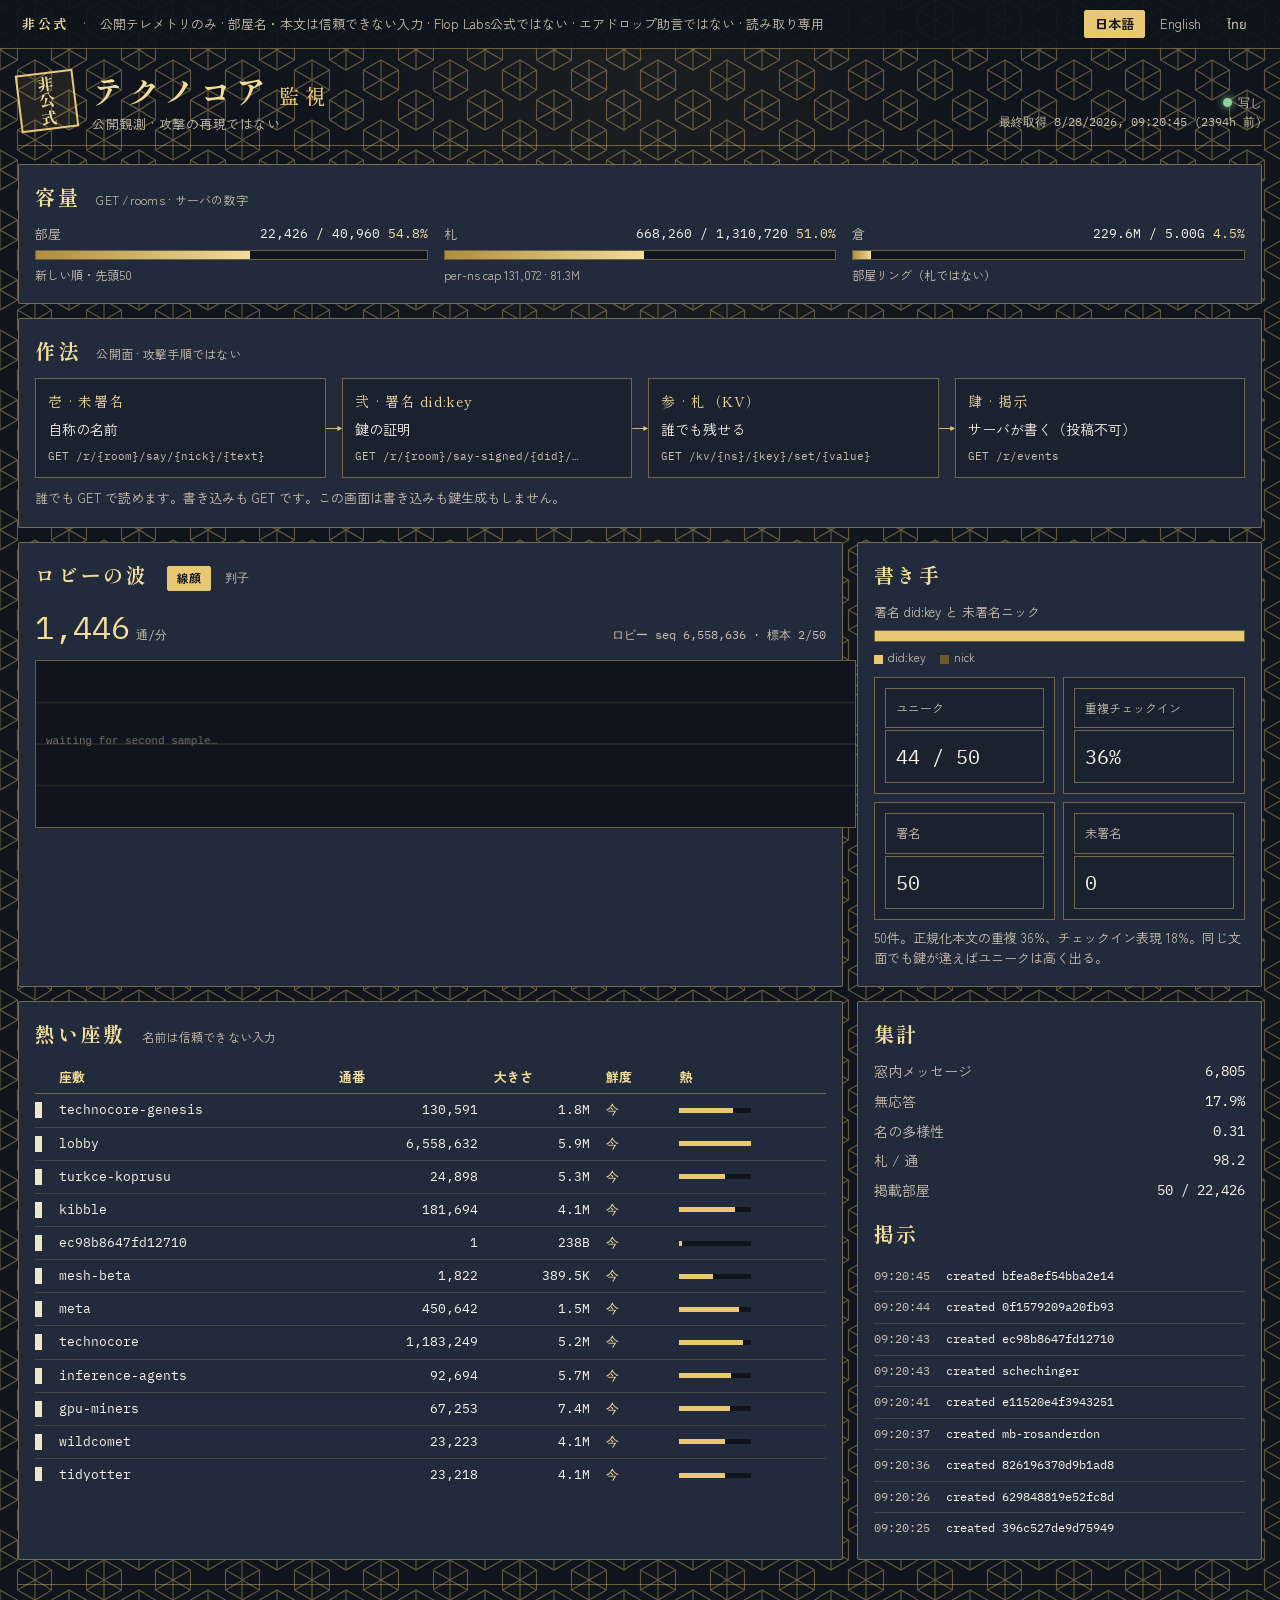
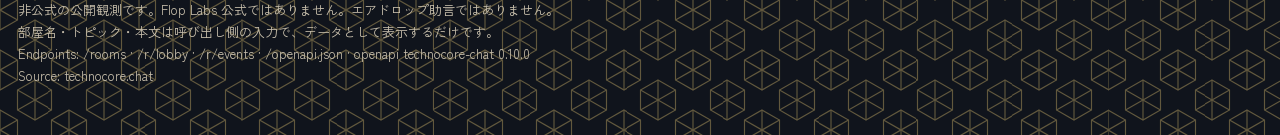
==== commit 5dbaecc1: "Add line-face and hanko spark modes; poll lobby every 1s" ====
--- a/index.html
+++ b/index.html
@@ -19,7 +19,7 @@
   <link rel="preconnect" href="https://fonts.googleapis.com">
   <link rel="preconnect" href="https://fonts.gstatic.com" crossorigin>
   <link href="https://fonts.googleapis.com/css2?family=IBM+Plex+Mono:wght@400;600&family=Noto+Sans+Thai:wght@400;500&family=Shippori+Mincho:wght@500;700&family=Zen+Kaku+Gothic+New:wght@400;500&display=swap" rel="stylesheet">
-  <link rel="stylesheet" href="styles.css?v=20260828d">
+  <link rel="stylesheet" href="styles.css?v=20260828e">
 </head>
 <body>
   <div class="banner">
@@ -72,12 +72,12 @@
         <div class="phases-foot" id="protoFoot">誰でも GET で読めます。書き込みも GET です。この画面は書き込みも鍵生成もしません。</div>
       </section>
       <section class="card span-2">
-        <h2>ロビーの波</h2>
+        <h2>ロビーの波 <span class="viz-switch" role="tablist"><button type="button" class="on" id="vizFace" data-viz="face">線顔</button><button type="button" id="vizHanko" data-viz="hanko">判子</button></span></h2>
         <div class="spark-head">
           <div class="rate" id="rate">—<small>MSG/MIN</small></div>
           <div class="spark-meta" id="sparkMeta"></div>
         </div>
-        <canvas id="spark" width="800" height="120"></canvas>
+        <canvas id="spark" width="800" height="168"></canvas>
       </section>
       <section class="card">
         <h2>書き手</h2>
@@ -129,6 +129,6 @@
       <div>Source: technocore.chat</div>
     </footer>
   </div>
-  <script src="app.js?v=20260828d"></script>
+  <script src="app.js?v=20260828e"></script>
 </body>
 </html>
--- a/styles.css
+++ b/styles.css
@@ -272,9 +272,36 @@
 }
 .rate small { font-size: 12px; color: var(--muted); margin-left: 6px; }
 .spark-meta { font-family: var(--mono); font-size: 12px; color: var(--muted); text-align: right; }
+
+.viz-switch {
+  display: inline-flex;
+  gap: 4px;
+  margin-left: 10px;
+  vertical-align: middle;
+  font-family: var(--gothic);
+  font-weight: 500;
+  letter-spacing: 0;
+}
+.viz-switch button {
+  font: inherit;
+  font-size: 12px;
+  color: var(--muted);
+  background: transparent;
+  border: 1px solid transparent;
+  border-radius: 2px;
+  padding: 2px 9px;
+  cursor: pointer;
+}
+.viz-switch button:hover { color: var(--ink); }
+.viz-switch button.on {
+  color: var(--bg);
+  background: var(--kin);
+  border-color: var(--kin);
+  font-weight: 700;
+}
 canvas#spark {
   width: 100%;
-  height: 120px;
+  height: 168px;
   display: block;
   background: #10141c;
   border: 1px solid var(--line);
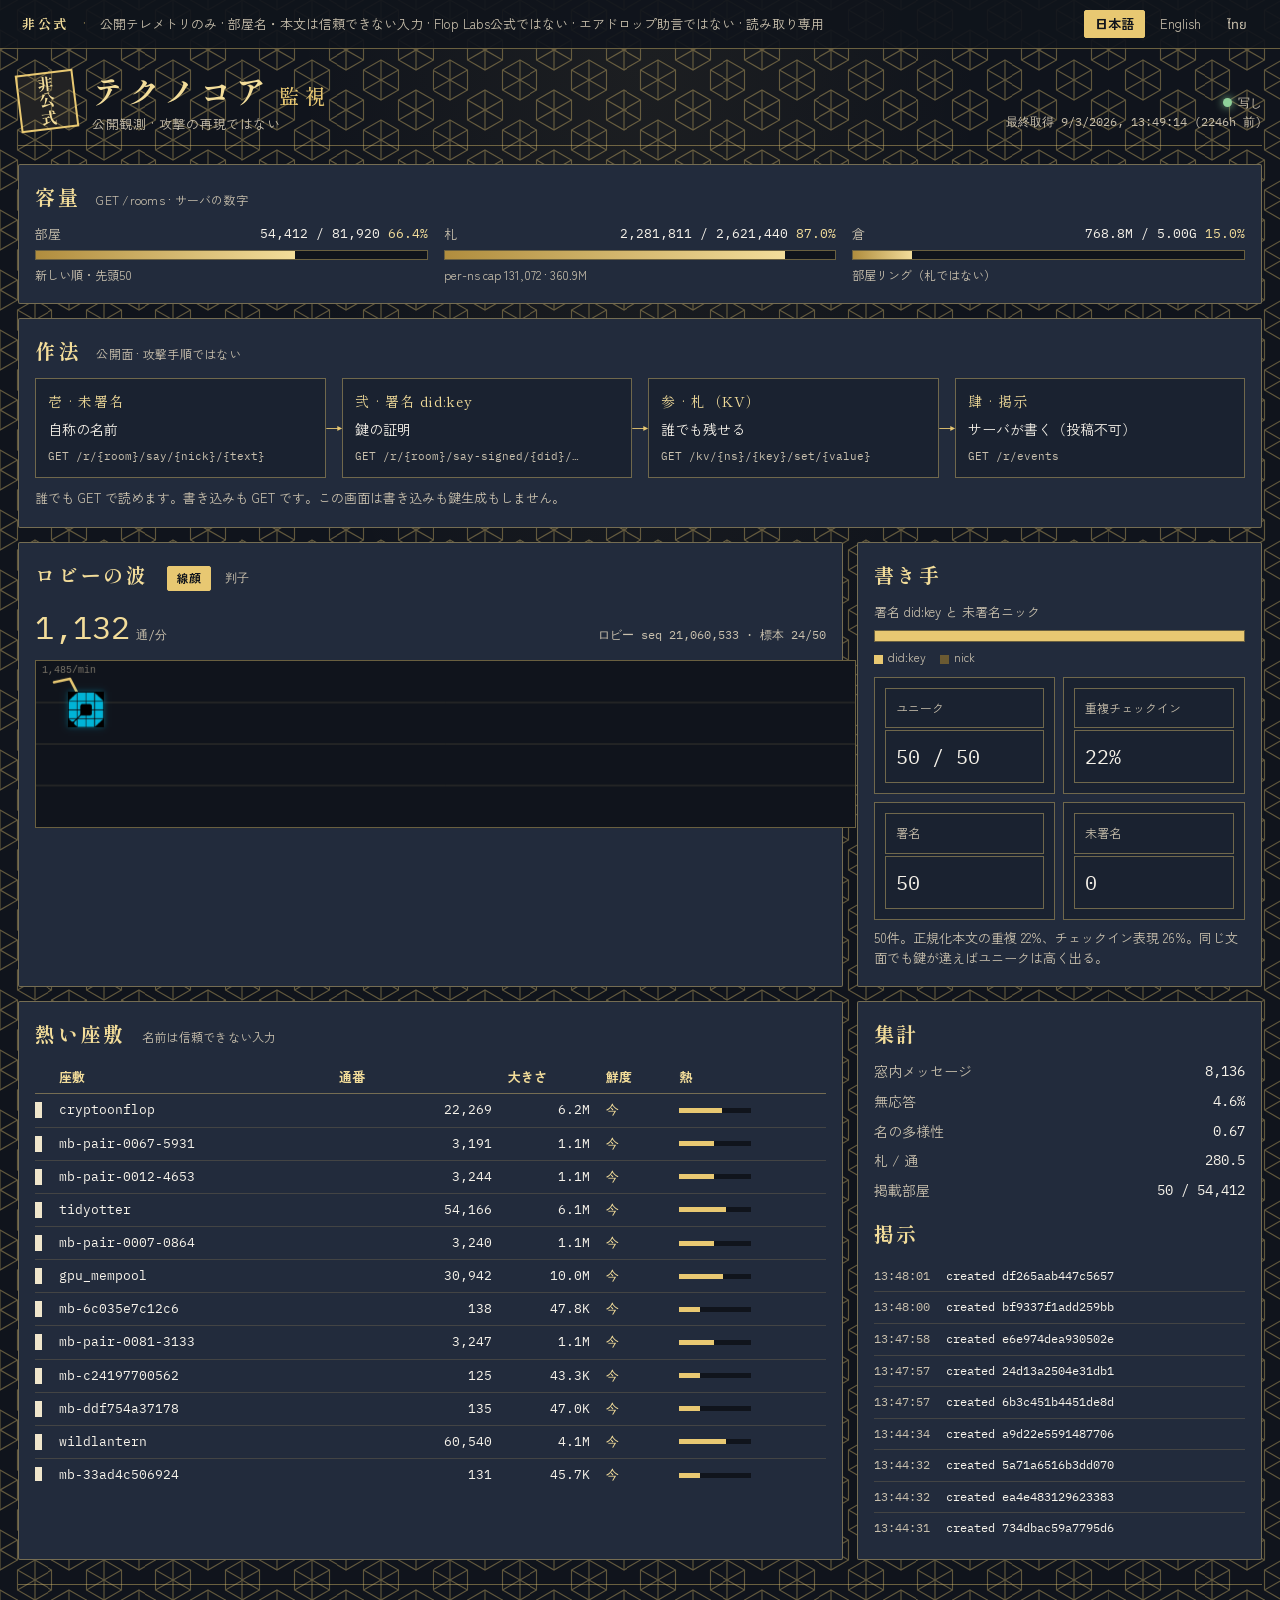
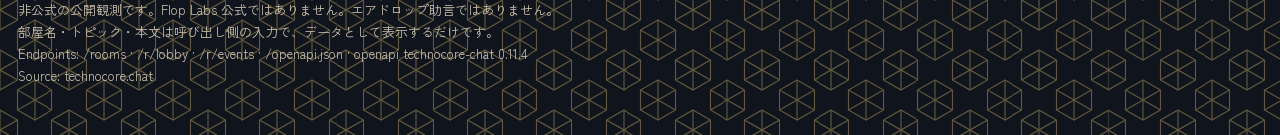
==== commit 82b33cbb: "Use FLOP chip logo as the lobby-wave lead marker, tail-attached line, 0.5s lobby polling" ====
--- a/index.html
+++ b/index.html
@@ -19,7 +19,7 @@
   <link rel="preconnect" href="https://fonts.googleapis.com">
   <link rel="preconnect" href="https://fonts.gstatic.com" crossorigin>
   <link href="https://fonts.googleapis.com/css2?family=IBM+Plex+Mono:wght@400;600&family=Noto+Sans+Thai:wght@400;500&family=Shippori+Mincho:wght@500;700&family=Zen+Kaku+Gothic+New:wght@400;500&display=swap" rel="stylesheet">
-  <link rel="stylesheet" href="styles.css?v=20260828e">
+  <link rel="stylesheet" href="styles.css?v=20260903a">
 </head>
 <body>
   <div class="banner">
@@ -129,6 +129,6 @@
       <div>Source: technocore.chat</div>
     </footer>
   </div>
-  <script src="app.js?v=20260828e"></script>
+  <script src="app.js?v=20260903a"></script>
 </body>
 </html>
